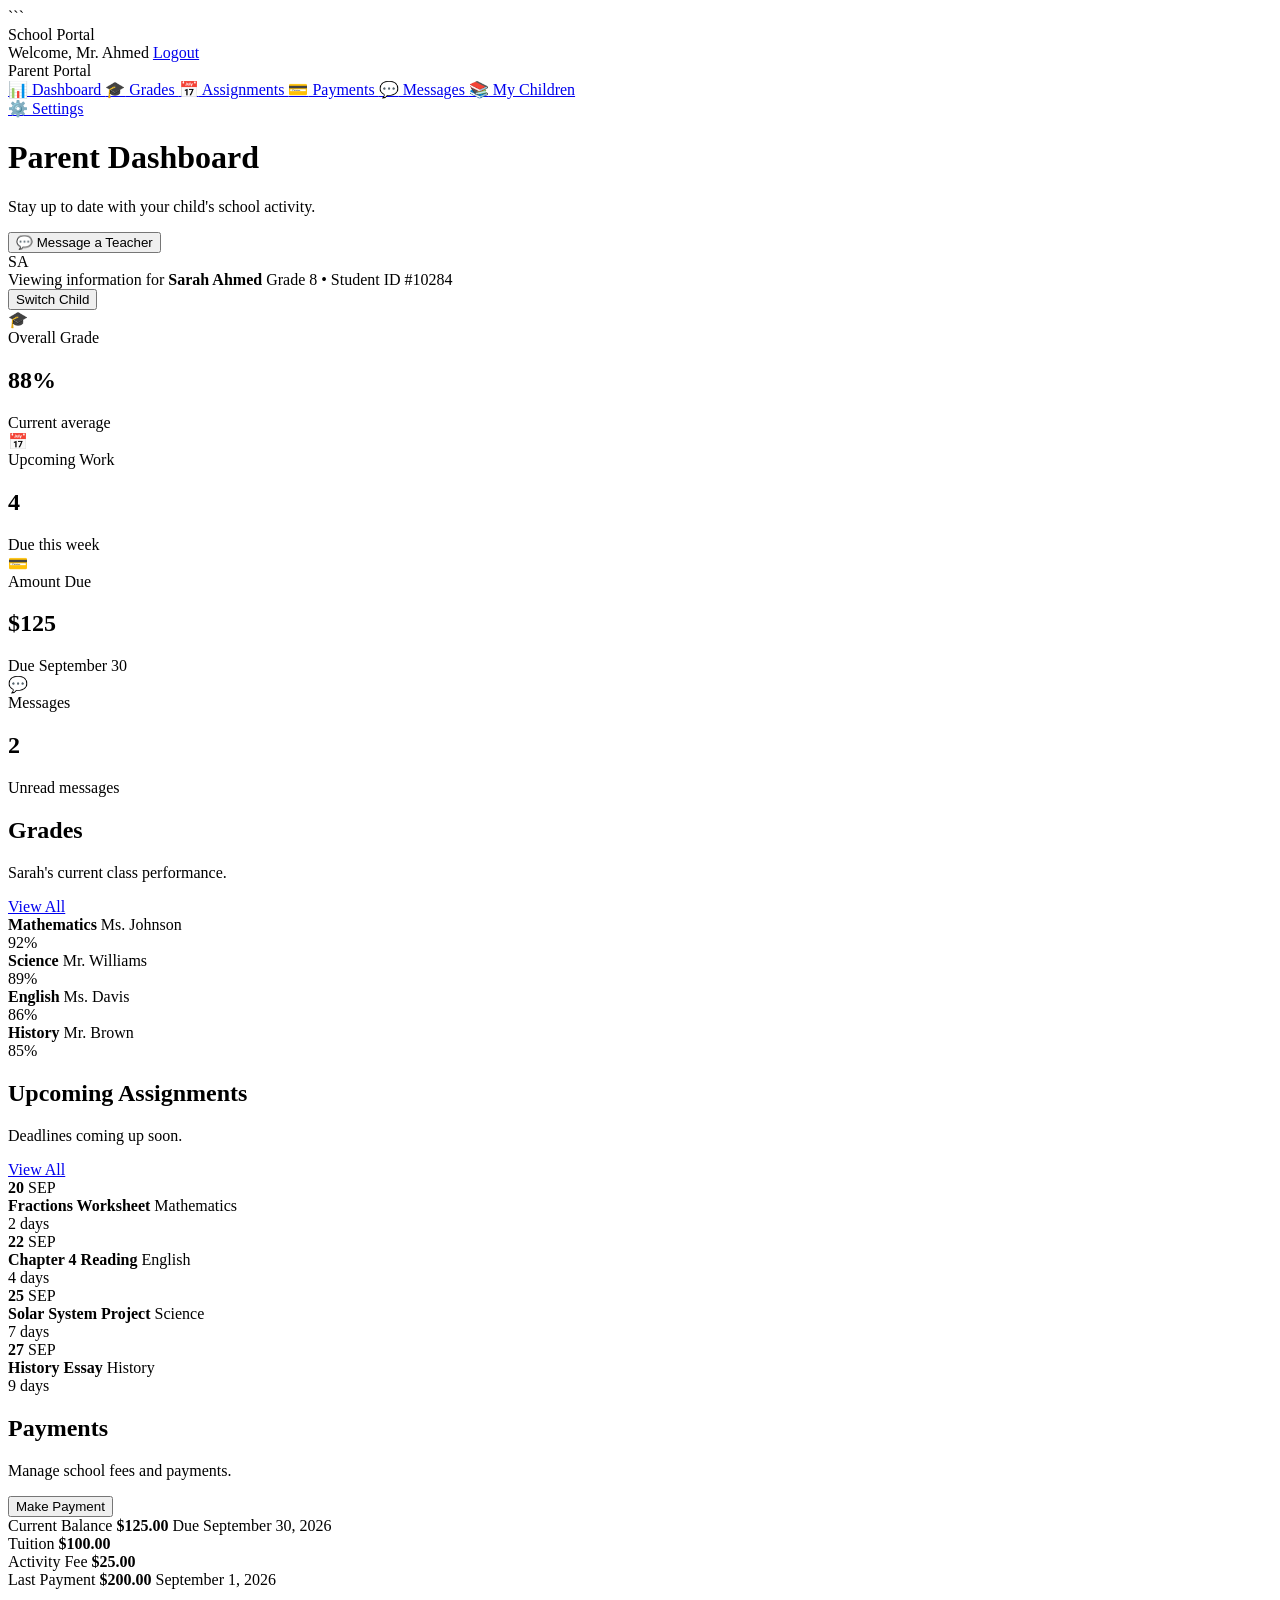
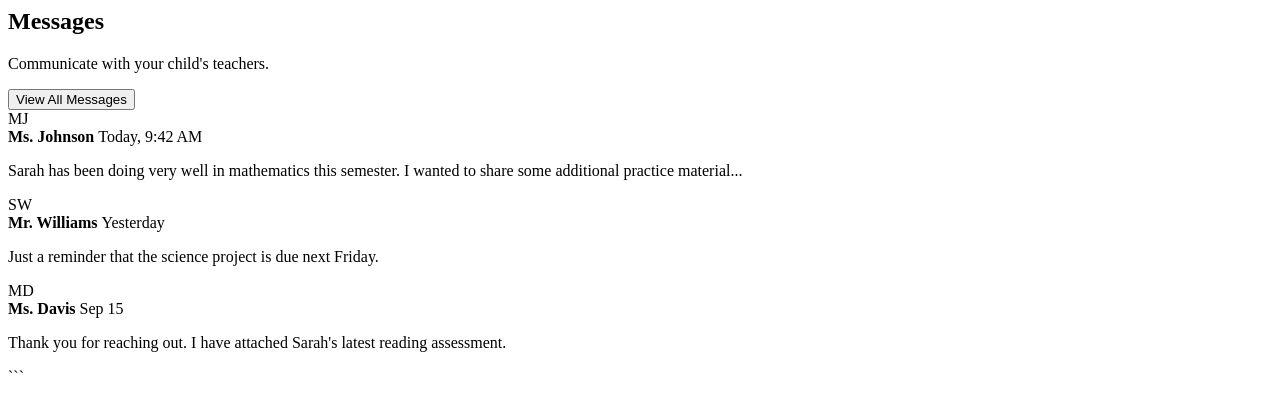
==== parent.html @ 558ca4f7 "Create parent.html" ====
<!doctype html>

<html lang="en">
    <head>
        <meta charset="UTF-8" />
        <meta name="viewport" content="width=device-width, initial-scale=1.0" />
        <title>Parent Dashboard</title>
        <link rel="stylesheet" href="style.css" />
    </head>

    <body>
        ```
        <!-- TOP NAVIGATION -->
        <nav class="navbar">
            <div class="logo">School Portal</div>

            <div class="teacher-info">
                <span>Welcome, Mr. Ahmed</span>
                <a href="index.html" class="logout-btn">Logout</a>
            </div>
        </nav>

        <div class="parent-layout">
            <!-- SIDEBAR -->
            <aside class="parent-sidebar">
                <div class="sidebar-title">Parent Portal</div>

                <a href="#" class="parent-sidebar-link active">
                    <span>📊</span>
                    Dashboard
                </a>

                <a href="#" class="parent-sidebar-link">
                    <span>🎓</span>
                    Grades
                </a>

                <a href="#" class="parent-sidebar-link">
                    <span>📅</span>
                    Assignments
                </a>

                <a href="#" class="parent-sidebar-link">
                    <span>💳</span>
                    Payments
                </a>

                <a href="#" class="parent-sidebar-link">
                    <span>💬</span>
                    Messages
                </a>

                <a href="#" class="parent-sidebar-link">
                    <span>📚</span>
                    My Children
                </a>

                <div class="sidebar-bottom">
                    <a href="#" class="parent-sidebar-link">
                        <span>⚙️</span>
                        Settings
                    </a>
                </div>
            </aside>

            <!-- MAIN CONTENT -->
            <main class="parent-main">
                <div class="parent-header">
                    <div>
                        <h1>Parent Dashboard</h1>
                        <p>
                            Stay up to date with your child's school activity.
                        </p>
                    </div>

                    <button class="primary-button">💬 Message a Teacher</button>
                </div>

                <!-- CHILD SELECTOR -->

                <div class="child-selector">
                    <div class="child-avatar">SA</div>

                    <div class="child-info">
                        <span class="child-label">
                            Viewing information for
                        </span>

                        <strong>Sarah Ahmed</strong>

                        <span> Grade 8 • Student ID #10284 </span>
                    </div>

                    <button class="secondary-button">Switch Child</button>
                </div>

                <!-- QUICK OVERVIEW -->

                <div class="parent-summary-cards">
                    <div class="parent-summary-card">
                        <span class="parent-card-icon"> 🎓 </span>

                        <div>
                            <span class="summary-label"> Overall Grade </span>

                            <h2>88%</h2>

                            <span class="summary-small"> Current average </span>
                        </div>
                    </div>

                    <div class="parent-summary-card">
                        <span class="parent-card-icon"> 📅 </span>

                        <div>
                            <span class="summary-label"> Upcoming Work </span>

                            <h2>4</h2>

                            <span class="summary-small"> Due this week </span>
                        </div>
                    </div>

                    <div class="parent-summary-card">
                        <span class="parent-card-icon"> 💳 </span>

                        <div>
                            <span class="summary-label"> Amount Due </span>

                            <h2>$125</h2>

                            <span class="summary-small">
                                Due September 30
                            </span>
                        </div>
                    </div>

                    <div class="parent-summary-card">
                        <span class="parent-card-icon"> 💬 </span>

                        <div>
                            <span class="summary-label"> Messages </span>

                            <h2>2</h2>

                            <span class="summary-small"> Unread messages </span>
                        </div>
                    </div>
                </div>

                <!-- MAIN DASHBOARD GRID -->

                <div class="parent-dashboard-grid">
                    <!-- GRADES -->

                    <section class="parent-section">
                        <div class="parent-section-header">
                            <div>
                                <h2>Grades</h2>
                                <p>Sarah's current class performance.</p>
                            </div>

                            <a href="#">View All</a>
                        </div>

                        <div class="subject-list">
                            <div class="subject-row">
                                <div>
                                    <strong>Mathematics</strong>
                                    <span>Ms. Johnson</span>
                                </div>

                                <div class="grade-value">92%</div>
                            </div>

                            <div class="subject-row">
                                <div>
                                    <strong>Science</strong>
                                    <span>Mr. Williams</span>
                                </div>

                                <div class="grade-value">89%</div>
                            </div>

                            <div class="subject-row">
                                <div>
                                    <strong>English</strong>
                                    <span>Ms. Davis</span>
                                </div>

                                <div class="grade-value">86%</div>
                            </div>

                            <div class="subject-row">
                                <div>
                                    <strong>History</strong>
                                    <span>Mr. Brown</span>
                                </div>

                                <div class="grade-value">85%</div>
                            </div>
                        </div>
                    </section>

                    <!-- UPCOMING ASSIGNMENTS -->

                    <section class="parent-section">
                        <div class="parent-section-header">
                            <div>
                                <h2>Upcoming Assignments</h2>
                                <p>Deadlines coming up soon.</p>
                            </div>

                            <a href="#">View All</a>
                        </div>

                        <div class="assignment-list">
                            <div class="assignment-item">
                                <div class="assignment-date">
                                    <strong>20</strong>
                                    <span>SEP</span>
                                </div>

                                <div class="assignment-info">
                                    <strong>Fractions Worksheet</strong>
                                    <span>Mathematics</span>
                                </div>

                                <span class="due-soon"> 2 days </span>
                            </div>

                            <div class="assignment-item">
                                <div class="assignment-date">
                                    <strong>22</strong>
                                    <span>SEP</span>
                                </div>

                                <div class="assignment-info">
                                    <strong>Chapter 4 Reading</strong>
                                    <span>English</span>
                                </div>

                                <span class="due-date"> 4 days </span>
                            </div>

                            <div class="assignment-item">
                                <div class="assignment-date">
                                    <strong>25</strong>
                                    <span>SEP</span>
                                </div>

                                <div class="assignment-info">
                                    <strong>Solar System Project</strong>
                                    <span>Science</span>
                                </div>

                                <span class="due-date"> 7 days </span>
                            </div>

                            <div class="assignment-item">
                                <div class="assignment-date">
                                    <strong>27</strong>
                                    <span>SEP</span>
                                </div>

                                <div class="assignment-info">
                                    <strong>History Essay</strong>
                                    <span>History</span>
                                </div>

                                <span class="due-date"> 9 days </span>
                            </div>
                        </div>
                    </section>
                </div>

                <!-- PAYMENTS -->

                <section class="parent-section full-width">
                    <div class="parent-section-header">
                        <div>
                            <h2>Payments</h2>
                            <p>Manage school fees and payments.</p>
                        </div>

                        <button class="primary-button">Make Payment</button>
                    </div>

                    <div class="payment-overview">
                        <div class="payment-due">
                            <span class="payment-label"> Current Balance </span>

                            <strong> $125.00 </strong>

                            <span class="payment-due-date">
                                Due September 30, 2026
                            </span>
                        </div>

                        <div class="payment-details">
                            <div>
                                <span>Tuition</span>
                                <strong>$100.00</strong>
                            </div>

                            <div>
                                <span>Activity Fee</span>
                                <strong>$25.00</strong>
                            </div>
                        </div>

                        <div class="payment-history">
                            <span class="payment-label"> Last Payment </span>

                            <strong> $200.00 </strong>

                            <span> September 1, 2026 </span>
                        </div>
                    </div>
                </section>

                <!-- MESSAGES -->

                <section class="parent-section full-width">
                    <div class="parent-section-header">
                        <div>
                            <h2>Messages</h2>
                            <p>Communicate with your child's teachers.</p>
                        </div>

                        <button class="secondary-button">
                            View All Messages
                        </button>
                    </div>

                    <div class="message-list">
                        <div class="message-item">
                            <div class="message-avatar">MJ</div>

                            <div class="message-content">
                                <div class="message-top">
                                    <strong> Ms. Johnson </strong>

                                    <span> Today, 9:42 AM </span>
                                </div>

                                <p>
                                    Sarah has been doing very well in
                                    mathematics this semester. I wanted to share
                                    some additional practice material...
                                </p>
                            </div>

                            <span class="unread-dot"></span>
                        </div>

                        <div class="message-item">
                            <div class="message-avatar">SW</div>

                            <div class="message-content">
                                <div class="message-top">
                                    <strong> Mr. Williams </strong>

                                    <span> Yesterday </span>
                                </div>

                                <p>
                                    Just a reminder that the science project is
                                    due next Friday.
                                </p>
                            </div>

                            <span class="unread-dot"></span>
                        </div>

                        <div class="message-item">
                            <div class="message-avatar">MD</div>

                            <div class="message-content">
                                <div class="message-top">
                                    <strong> Ms. Davis </strong>

                                    <span> Sep 15 </span>
                                </div>

                                <p>
                                    Thank you for reaching out. I have attached
                                    Sarah's latest reading assessment.
                                </p>
                            </div>
                        </div>
                    </div>
                </section>
            </main>
        </div>
        ```
    </body>
</html>
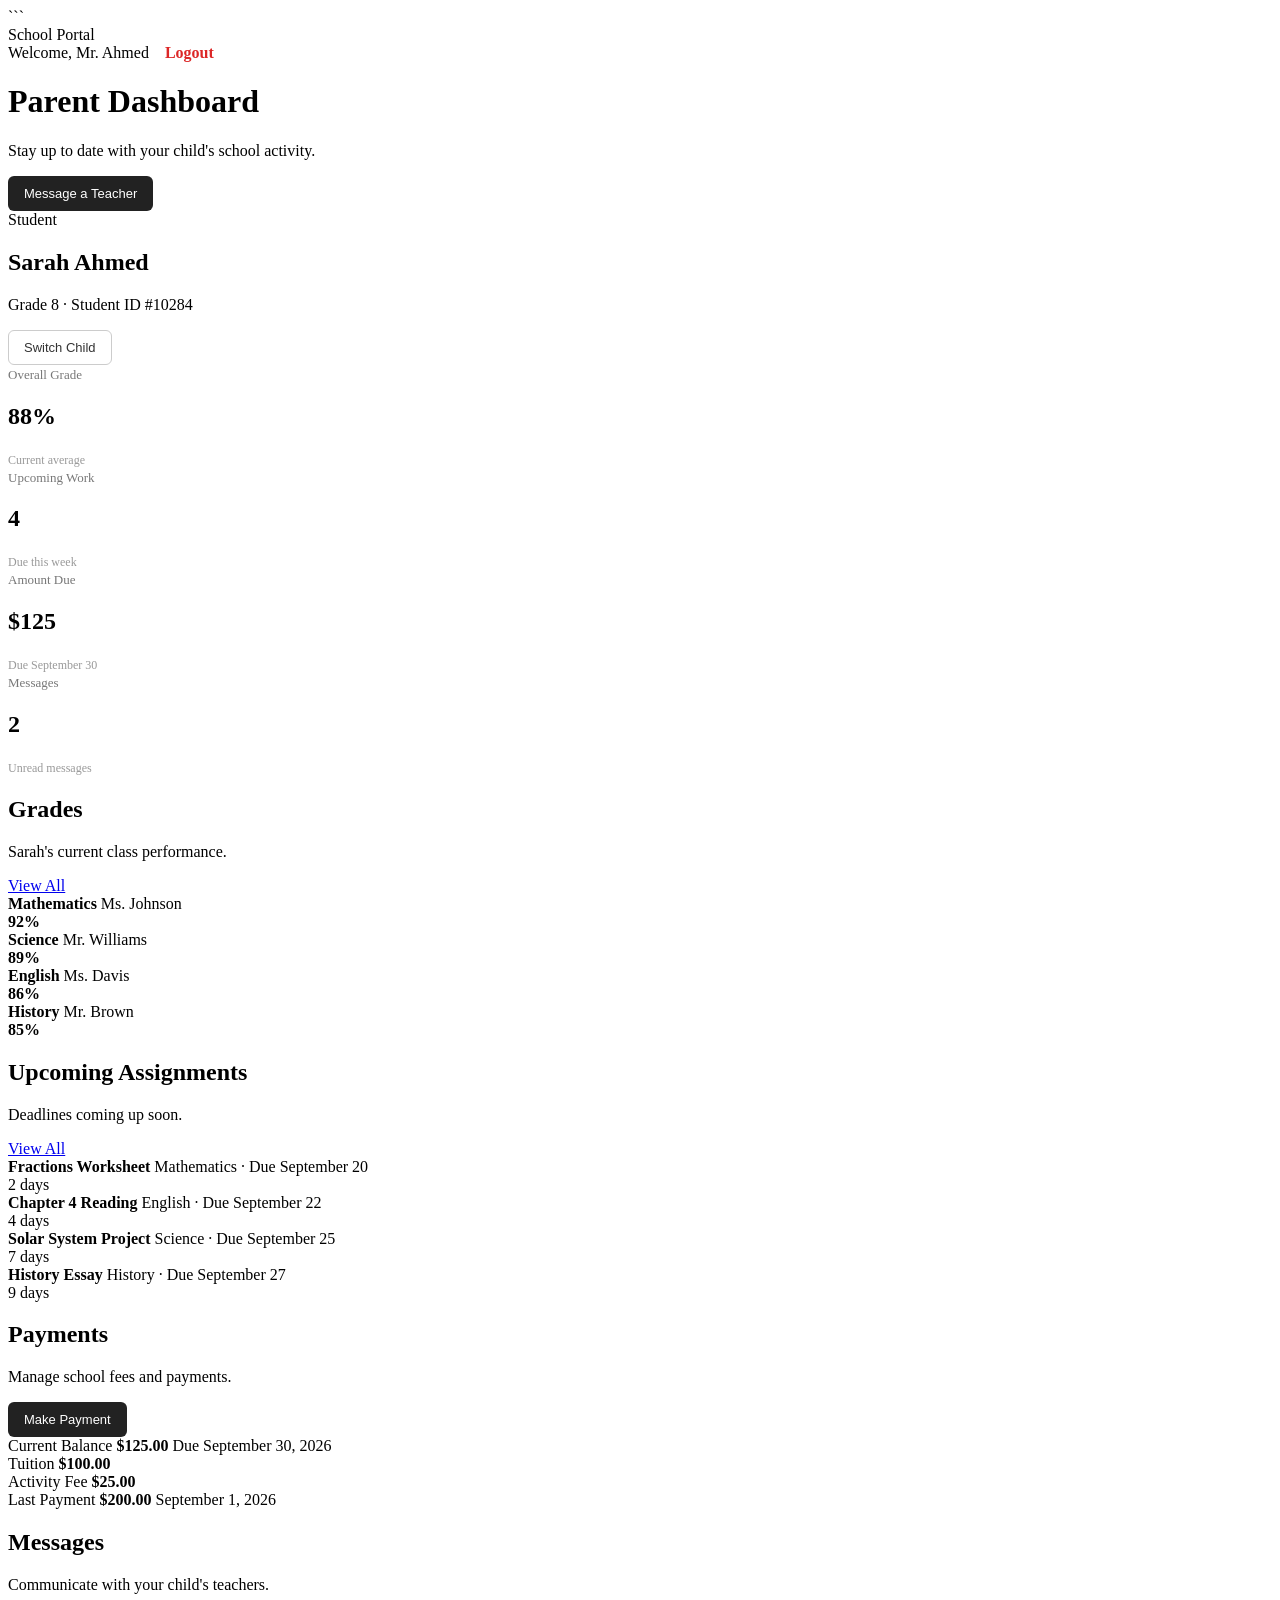
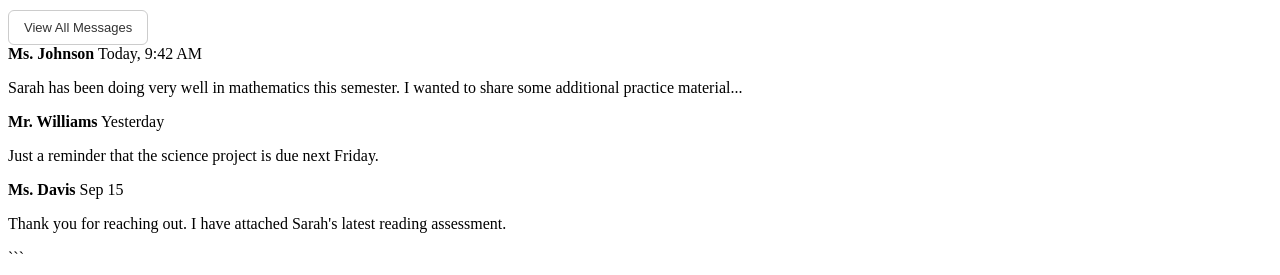
==== commit c53c18fa: "Update parent.html" ====
--- a/parent.html
+++ b/parent.html
@@ -1,398 +1,307 @@
 <!doctype html>
 
 <html lang="en">
-    <head>
-        <meta charset="UTF-8" />
-        <meta name="viewport" content="width=device-width, initial-scale=1.0" />
-        <title>Parent Dashboard</title>
-        <link rel="stylesheet" href="style.css" />
-    </head>
-
-    <body>
-        ```
-        <!-- TOP NAVIGATION -->
-        <nav class="navbar">
-            <div class="logo">School Portal</div>
-
-            <div class="teacher-info">
-                <span>Welcome, Mr. Ahmed</span>
-                <a href="index.html" class="logout-btn">Logout</a>
-            </div>
-        </nav>
-
-        <div class="parent-layout">
-            <!-- SIDEBAR -->
-            <aside class="parent-sidebar">
-                <div class="sidebar-title">Parent Portal</div>
-
-                <a href="#" class="parent-sidebar-link active">
-                    <span>📊</span>
-                    Dashboard
-                </a>
-
-                <a href="#" class="parent-sidebar-link">
-                    <span>🎓</span>
-                    Grades
-                </a>
-
-                <a href="#" class="parent-sidebar-link">
-                    <span>📅</span>
-                    Assignments
-                </a>
-
-                <a href="#" class="parent-sidebar-link">
-                    <span>💳</span>
-                    Payments
-                </a>
-
-                <a href="#" class="parent-sidebar-link">
-                    <span>💬</span>
-                    Messages
-                </a>
-
-                <a href="#" class="parent-sidebar-link">
-                    <span>📚</span>
-                    My Children
-                </a>
-
-                <div class="sidebar-bottom">
-                    <a href="#" class="parent-sidebar-link">
-                        <span>⚙️</span>
-                        Settings
-                    </a>
-                </div>
-            </aside>
-
-            <!-- MAIN CONTENT -->
-            <main class="parent-main">
-                <div class="parent-header">
-                    <div>
-                        <h1>Parent Dashboard</h1>
-                        <p>
-                            Stay up to date with your child's school activity.
-                        </p>
+
+<head>
+    <meta charset="UTF-8" />
+    <meta name="viewport" content="width=device-width, initial-scale=1.0" />
+    <title>Parent Dashboard</title>
+    <link rel="stylesheet" href="style.css" />
+</head>
+
+<body>
+
+```
+<!-- TOP NAVIGATION -->
+<nav class="navbar">
+    <div class="logo">School Portal</div>
+
+    <div class="teacher-info">
+        <span>Welcome, Mr. Ahmed</span>
+        <a href="index.html" class="logout-btn">Logout</a>
+    </div>
+</nav>
+
+<!-- MAIN CONTENT -->
+<main class="parent-main">
+
+    <!-- PAGE HEADER -->
+    <div class="parent-header">
+        <div>
+            <h1>Parent Dashboard</h1>
+            <p>Stay up to date with your child's school activity.</p>
+        </div>
+
+        <button class="primary-button">Message a Teacher</button>
+    </div>
+
+    <!-- CHILD INFORMATION -->
+    <section class="parent-section child-section">
+        <div>
+            <span class="section-label">Student</span>
+            <h2>Sarah Ahmed</h2>
+            <p>Grade 8 · Student ID #10284</p>
+        </div>
+
+        <button class="secondary-button">Switch Child</button>
+    </section>
+
+    <!-- QUICK OVERVIEW -->
+    <section class="overview-section">
+
+        <div class="parent-summary-card">
+            <span class="summary-label">Overall Grade</span>
+            <h2>88%</h2>
+            <span class="summary-small">Current average</span>
+        </div>
+
+        <div class="parent-summary-card">
+            <span class="summary-label">Upcoming Work</span>
+            <h2>4</h2>
+            <span class="summary-small">Due this week</span>
+        </div>
+
+        <div class="parent-summary-card">
+            <span class="summary-label">Amount Due</span>
+            <h2>$125</h2>
+            <span class="summary-small">Due September 30</span>
+        </div>
+
+        <div class="parent-summary-card">
+            <span class="summary-label">Messages</span>
+            <h2>2</h2>
+            <span class="summary-small">Unread messages</span>
+        </div>
+
+    </section>
+
+    <!-- GRADES -->
+    <section class="parent-section">
+
+        <div class="parent-section-header">
+            <div>
+                <h2>Grades</h2>
+                <p>Sarah's current class performance.</p>
+            </div>
+
+            <a href="#">View All</a>
+        </div>
+
+        <div class="subject-list">
+
+            <div class="subject-row">
+                <div>
+                    <strong>Mathematics</strong>
+                    <span>Ms. Johnson</span>
+                </div>
+
+                <strong class="grade-value">92%</strong>
+            </div>
+
+            <div class="subject-row">
+                <div>
+                    <strong>Science</strong>
+                    <span>Mr. Williams</span>
+                </div>
+
+                <strong class="grade-value">89%</strong>
+            </div>
+
+            <div class="subject-row">
+                <div>
+                    <strong>English</strong>
+                    <span>Ms. Davis</span>
+                </div>
+
+                <strong class="grade-value">86%</strong>
+            </div>
+
+            <div class="subject-row">
+                <div>
+                    <strong>History</strong>
+                    <span>Mr. Brown</span>
+                </div>
+
+                <strong class="grade-value">85%</strong>
+            </div>
+
+        </div>
+
+    </section>
+
+    <!-- UPCOMING ASSIGNMENTS -->
+    <section class="parent-section">
+
+        <div class="parent-section-header">
+            <div>
+                <h2>Upcoming Assignments</h2>
+                <p>Deadlines coming up soon.</p>
+            </div>
+
+            <a href="#">View All</a>
+        </div>
+
+        <div class="assignment-list">
+
+            <div class="assignment-item">
+                <div class="assignment-info">
+                    <strong>Fractions Worksheet</strong>
+                    <span>Mathematics · Due September 20</span>
+                </div>
+
+                <span class="due-soon">2 days</span>
+            </div>
+
+            <div class="assignment-item">
+                <div class="assignment-info">
+                    <strong>Chapter 4 Reading</strong>
+                    <span>English · Due September 22</span>
+                </div>
+
+                <span class="due-date">4 days</span>
+            </div>
+
+            <div class="assignment-item">
+                <div class="assignment-info">
+                    <strong>Solar System Project</strong>
+                    <span>Science · Due September 25</span>
+                </div>
+
+                <span class="due-date">7 days</span>
+            </div>
+
+            <div class="assignment-item">
+                <div class="assignment-info">
+                    <strong>History Essay</strong>
+                    <span>History · Due September 27</span>
+                </div>
+
+                <span class="due-date">9 days</span>
+            </div>
+
+        </div>
+
+    </section>
+
+    <!-- PAYMENTS -->
+    <section class="parent-section">
+
+        <div class="parent-section-header">
+            <div>
+                <h2>Payments</h2>
+                <p>Manage school fees and payments.</p>
+            </div>
+
+            <button class="primary-button">Make Payment</button>
+        </div>
+
+        <div class="payment-overview">
+
+            <div class="payment-due">
+                <span class="payment-label">Current Balance</span>
+                <strong>$125.00</strong>
+                <span class="payment-due-date">
+                    Due September 30, 2026
+                </span>
+            </div>
+
+            <div class="payment-details">
+
+                <div>
+                    <span>Tuition</span>
+                    <strong>$100.00</strong>
+                </div>
+
+                <div>
+                    <span>Activity Fee</span>
+                    <strong>$25.00</strong>
+                </div>
+
+            </div>
+
+            <div class="payment-history">
+                <span class="payment-label">Last Payment</span>
+                <strong>$200.00</strong>
+                <span>September 1, 2026</span>
+            </div>
+
+        </div>
+
+    </section>
+
+    <!-- MESSAGES -->
+    <section class="parent-section">
+
+        <div class="parent-section-header">
+            <div>
+                <h2>Messages</h2>
+                <p>Communicate with your child's teachers.</p>
+            </div>
+
+            <button class="secondary-button">View All Messages</button>
+        </div>
+
+        <div class="message-list">
+
+            <div class="message-item">
+
+                <div class="message-content">
+                    <div class="message-top">
+                        <strong>Ms. Johnson</strong>
+                        <span>Today, 9:42 AM</span>
                     </div>
 
-                    <button class="primary-button">💬 Message a Teacher</button>
-                </div>
-
-                <!-- CHILD SELECTOR -->
-
-                <div class="child-selector">
-                    <div class="child-avatar">SA</div>
-
-                    <div class="child-info">
-                        <span class="child-label">
-                            Viewing information for
-                        </span>
-
-                        <strong>Sarah Ahmed</strong>
-
-                        <span> Grade 8 • Student ID #10284 </span>
+                    <p>
+                        Sarah has been doing very well in mathematics this
+                        semester. I wanted to share some additional
+                        practice material...
+                    </p>
+                </div>
+
+                <span class="unread-dot"></span>
+
+            </div>
+
+            <div class="message-item">
+
+                <div class="message-content">
+                    <div class="message-top">
+                        <strong>Mr. Williams</strong>
+                        <span>Yesterday</span>
                     </div>
 
-                    <button class="secondary-button">Switch Child</button>
-                </div>
-
-                <!-- QUICK OVERVIEW -->
-
-                <div class="parent-summary-cards">
-                    <div class="parent-summary-card">
-                        <span class="parent-card-icon"> 🎓 </span>
-
-                        <div>
-                            <span class="summary-label"> Overall Grade </span>
-
-                            <h2>88%</h2>
-
-                            <span class="summary-small"> Current average </span>
-                        </div>
+                    <p>
+                        Just a reminder that the science project is due
+                        next Friday.
+                    </p>
+                </div>
+
+                <span class="unread-dot"></span>
+
+            </div>
+
+            <div class="message-item">
+
+                <div class="message-content">
+                    <div class="message-top">
+                        <strong>Ms. Davis</strong>
+                        <span>Sep 15</span>
                     </div>
 
-                    <div class="parent-summary-card">
-                        <span class="parent-card-icon"> 📅 </span>
-
-                        <div>
-                            <span class="summary-label"> Upcoming Work </span>
-
-                            <h2>4</h2>
-
-                            <span class="summary-small"> Due this week </span>
-                        </div>
-                    </div>
-
-                    <div class="parent-summary-card">
-                        <span class="parent-card-icon"> 💳 </span>
-
-                        <div>
-                            <span class="summary-label"> Amount Due </span>
-
-                            <h2>$125</h2>
-
-                            <span class="summary-small">
-                                Due September 30
-                            </span>
-                        </div>
-                    </div>
-
-                    <div class="parent-summary-card">
-                        <span class="parent-card-icon"> 💬 </span>
-
-                        <div>
-                            <span class="summary-label"> Messages </span>
-
-                            <h2>2</h2>
-
-                            <span class="summary-small"> Unread messages </span>
-                        </div>
-                    </div>
-                </div>
-
-                <!-- MAIN DASHBOARD GRID -->
-
-                <div class="parent-dashboard-grid">
-                    <!-- GRADES -->
-
-                    <section class="parent-section">
-                        <div class="parent-section-header">
-                            <div>
-                                <h2>Grades</h2>
-                                <p>Sarah's current class performance.</p>
-                            </div>
-
-                            <a href="#">View All</a>
-                        </div>
-
-                        <div class="subject-list">
-                            <div class="subject-row">
-                                <div>
-                                    <strong>Mathematics</strong>
-                                    <span>Ms. Johnson</span>
-                                </div>
-
-                                <div class="grade-value">92%</div>
-                            </div>
-
-                            <div class="subject-row">
-                                <div>
-                                    <strong>Science</strong>
-                                    <span>Mr. Williams</span>
-                                </div>
-
-                                <div class="grade-value">89%</div>
-                            </div>
-
-                            <div class="subject-row">
-                                <div>
-                                    <strong>English</strong>
-                                    <span>Ms. Davis</span>
-                                </div>
-
-                                <div class="grade-value">86%</div>
-                            </div>
-
-                            <div class="subject-row">
-                                <div>
-                                    <strong>History</strong>
-                                    <span>Mr. Brown</span>
-                                </div>
-
-                                <div class="grade-value">85%</div>
-                            </div>
-                        </div>
-                    </section>
-
-                    <!-- UPCOMING ASSIGNMENTS -->
-
-                    <section class="parent-section">
-                        <div class="parent-section-header">
-                            <div>
-                                <h2>Upcoming Assignments</h2>
-                                <p>Deadlines coming up soon.</p>
-                            </div>
-
-                            <a href="#">View All</a>
-                        </div>
-
-                        <div class="assignment-list">
-                            <div class="assignment-item">
-                                <div class="assignment-date">
-                                    <strong>20</strong>
-                                    <span>SEP</span>
-                                </div>
-
-                                <div class="assignment-info">
-                                    <strong>Fractions Worksheet</strong>
-                                    <span>Mathematics</span>
-                                </div>
-
-                                <span class="due-soon"> 2 days </span>
-                            </div>
-
-                            <div class="assignment-item">
-                                <div class="assignment-date">
-                                    <strong>22</strong>
-                                    <span>SEP</span>
-                                </div>
-
-                                <div class="assignment-info">
-                                    <strong>Chapter 4 Reading</strong>
-                                    <span>English</span>
-                                </div>
-
-                                <span class="due-date"> 4 days </span>
-                            </div>
-
-                            <div class="assignment-item">
-                                <div class="assignment-date">
-                                    <strong>25</strong>
-                                    <span>SEP</span>
-                                </div>
-
-                                <div class="assignment-info">
-                                    <strong>Solar System Project</strong>
-                                    <span>Science</span>
-                                </div>
-
-                                <span class="due-date"> 7 days </span>
-                            </div>
-
-                            <div class="assignment-item">
-                                <div class="assignment-date">
-                                    <strong>27</strong>
-                                    <span>SEP</span>
-                                </div>
-
-                                <div class="assignment-info">
-                                    <strong>History Essay</strong>
-                                    <span>History</span>
-                                </div>
-
-                                <span class="due-date"> 9 days </span>
-                            </div>
-                        </div>
-                    </section>
-                </div>
-
-                <!-- PAYMENTS -->
-
-                <section class="parent-section full-width">
-                    <div class="parent-section-header">
-                        <div>
-                            <h2>Payments</h2>
-                            <p>Manage school fees and payments.</p>
-                        </div>
-
-                        <button class="primary-button">Make Payment</button>
-                    </div>
-
-                    <div class="payment-overview">
-                        <div class="payment-due">
-                            <span class="payment-label"> Current Balance </span>
-
-                            <strong> $125.00 </strong>
-
-                            <span class="payment-due-date">
-                                Due September 30, 2026
-                            </span>
-                        </div>
-
-                        <div class="payment-details">
-                            <div>
-                                <span>Tuition</span>
-                                <strong>$100.00</strong>
-                            </div>
-
-                            <div>
-                                <span>Activity Fee</span>
-                                <strong>$25.00</strong>
-                            </div>
-                        </div>
-
-                        <div class="payment-history">
-                            <span class="payment-label"> Last Payment </span>
-
-                            <strong> $200.00 </strong>
-
-                            <span> September 1, 2026 </span>
-                        </div>
-                    </div>
-                </section>
-
-                <!-- MESSAGES -->
-
-                <section class="parent-section full-width">
-                    <div class="parent-section-header">
-                        <div>
-                            <h2>Messages</h2>
-                            <p>Communicate with your child's teachers.</p>
-                        </div>
-
-                        <button class="secondary-button">
-                            View All Messages
-                        </button>
-                    </div>
-
-                    <div class="message-list">
-                        <div class="message-item">
-                            <div class="message-avatar">MJ</div>
-
-                            <div class="message-content">
-                                <div class="message-top">
-                                    <strong> Ms. Johnson </strong>
-
-                                    <span> Today, 9:42 AM </span>
-                                </div>
-
-                                <p>
-                                    Sarah has been doing very well in
-                                    mathematics this semester. I wanted to share
-                                    some additional practice material...
-                                </p>
-                            </div>
-
-                            <span class="unread-dot"></span>
-                        </div>
-
-                        <div class="message-item">
-                            <div class="message-avatar">SW</div>
-
-                            <div class="message-content">
-                                <div class="message-top">
-                                    <strong> Mr. Williams </strong>
-
-                                    <span> Yesterday </span>
-                                </div>
-
-                                <p>
-                                    Just a reminder that the science project is
-                                    due next Friday.
-                                </p>
-                            </div>
-
-                            <span class="unread-dot"></span>
-                        </div>
-
-                        <div class="message-item">
-                            <div class="message-avatar">MD</div>
-
-                            <div class="message-content">
-                                <div class="message-top">
-                                    <strong> Ms. Davis </strong>
-
-                                    <span> Sep 15 </span>
-                                </div>
-
-                                <p>
-                                    Thank you for reaching out. I have attached
-                                    Sarah's latest reading assessment.
-                                </p>
-                            </div>
-                        </div>
-                    </div>
-                </section>
-            </main>
-        </div>
-        ```
-    </body>
+                    <p>
+                        Thank you for reaching out. I have attached Sarah's
+                        latest reading assessment.
+                    </p>
+                </div>
+
+            </div>
+
+        </div>
+
+    </section>
+
+</main>
+```
+
+</body>
 </html>
--- a/style.css
+++ b/style.css
@@ -0,0 +1,948 @@
+
+/* =========================================
+MINIMAL TEACHER DASHBOARD
+========================================= */
+
+/* .teacher-main {
+    max-width: 1200px;
+    margin: 0 auto;
+    padding: 45px 30px 70px;
+} */
+
+/* MAIN TEACHER CONTENT */
+
+.teacher-main {
+    width: 100%;
+    max-width: 1200px;
+    margin: 0 auto;
+    padding: 45px 30px 70px;
+}
+
+
+
+
+/* PAGE HEADER */
+
+.page-header {
+    display: flex;
+    justify-content: space-between;
+    align-items: flex-end;
+    margin-bottom: 35px;
+}
+
+.page-header h1 {
+    font-size: 30px;
+    font-weight: 600;
+    margin-bottom: 8px;
+}
+
+.page-header p {
+    color: #777;
+    font-size: 14px;
+}
+
+
+/* SUMMARY CARDS */
+
+.summary-cards {
+    display: grid;
+    grid-template-columns: repeat(4, 1fr);
+    gap: 15px;
+    margin-bottom: 25px;
+}
+
+.summary-card {
+    background: white;
+    border: 1px solid #e5e5e5;
+    border-radius: 8px;
+    padding: 20px;
+}
+
+.summary-card h2 {
+    font-size: 24px;
+    font-weight: 600;
+    margin: 5px 0;
+}
+
+.summary-label {
+    color: #777;
+    font-size: 13px;
+    margin-bottom: 5px;
+}
+
+.summary-small {
+    color: #999;
+    font-size: 12px;
+}
+
+
+/* MAIN GRID */
+
+.dashboard-grid {
+    display: grid;
+    grid-template-columns: 1fr 1fr;
+    gap: 20px;
+    margin-bottom: 20px;
+}
+
+
+/* SECTIONS */
+
+.dashboard-section {
+    background: white;
+    border: 1px solid #e5e5e5;
+    border-radius: 8px;
+    padding: 25px;
+}
+
+.full-width {
+    margin-bottom: 20px;
+}
+
+
+/* SECTION HEADERS */
+
+.section-header {
+    display: flex;
+    justify-content: space-between;
+    align-items: flex-start;
+    margin-bottom: 25px;
+}
+
+.section-header h2 {
+    font-size: 18px;
+    font-weight: 600;
+    margin-bottom: 5px;
+}
+
+.section-header p {
+    color: #888;
+    font-size: 13px;
+}
+
+.section-header a {
+    color: #555;
+    font-size: 13px;
+    text-decoration: none;
+}
+
+.section-header a:hover {
+    color: #111;
+}
+
+
+/* BUTTONS */
+
+.primary-button {
+    background: #222;
+    color: white;
+    border: none;
+    border-radius: 6px;
+    padding: 10px 16px;
+    font-size: 13px;
+    cursor: pointer;
+}
+
+.primary-button:hover {
+    background: #444;
+}
+
+.secondary-button {
+    background: white;
+    color: #333;
+    border: 1px solid #ccc;
+    border-radius: 6px;
+    padding: 9px 15px;
+    font-size: 13px;
+    cursor: pointer;
+}
+
+.secondary-button:hover {
+    background: #f5f5f5;
+}
+
+.header-buttons {
+    display: flex;
+    gap: 8px;
+}
+
+
+/* FORMS */
+
+.form-row {
+    display: grid;
+    grid-template-columns: 1fr 1fr;
+    gap: 15px;
+}
+
+.form-group {
+    display: flex;
+    flex-direction: column;
+    margin-bottom: 16px;
+}
+
+.form-group label {
+    font-size: 12px;
+    font-weight: 600;
+    margin-bottom: 7px;
+}
+
+.form-group input,
+.form-group select,
+.form-group textarea {
+    width: 100%;
+    border: 1px solid #d5d5d5;
+    border-radius: 5px;
+    padding: 10px;
+    font-family: Arial, sans-serif;
+    font-size: 13px;
+    background: white;
+}
+
+.form-group textarea {
+    min-height: 70px;
+    resize: vertical;
+}
+
+.form-group input:focus,
+.form-group select:focus,
+.form-group textarea:focus {
+    outline: none;
+    border-color: #888;
+}
+
+
+/* RECENT HOURS */
+
+.hours-list {
+    display: flex;
+    flex-direction: column;
+}
+
+.hours-item {
+    display: flex;
+    justify-content: space-between;
+    align-items: center;
+    padding: 14px 0;
+    border-bottom: 1px solid #eee;
+}
+
+.hours-item:last-child {
+    border-bottom: none;
+}
+
+.hours-item strong {
+    display: block;
+    font-size: 13px;
+}
+
+.hours-item span {
+    display: block;
+    color: #888;
+    font-size: 12px;
+    margin-top: 4px;
+}
+
+
+/* TABLE */
+
+.table-container {
+    overflow-x: auto;
+}
+
+table {
+    width: 100%;
+    border-collapse: collapse;
+}
+
+th {
+    text-align: left;
+    color: #888;
+    font-size: 11px;
+    font-weight: 500;
+    padding: 11px 10px;
+    border-bottom: 1px solid #ddd;
+}
+
+td {
+    padding: 15px 10px;
+    border-bottom: 1px solid #eee;
+    font-size: 13px;
+}
+
+td strong {
+    font-weight: 600;
+}
+
+
+/* TABLE BUTTON */
+
+.table-button {
+    background: white;
+    border: 1px solid #ccc;
+    border-radius: 5px;
+    padding: 6px 12px;
+    cursor: pointer;
+    font-size: 12px;
+}
+
+.table-button:hover {
+    background: #f5f5f5;
+}
+
+
+/* STATUS */
+
+.status {
+    display: inline-block;
+    padding: 4px 8px;
+    border-radius: 4px;
+    font-size: 10px;
+}
+
+.active-status {
+    background: #f1f1f1;
+    color: #444;
+}
+
+.completed-status {
+    background: #e7e7e7;
+    color: #555;
+}
+
+
+/* GRADES */
+
+.grades-overview {
+    display: grid;
+    grid-template-columns: repeat(3, 1fr);
+    gap: 15px;
+}
+
+.grade-class {
+    border: 1px solid #e5e5e5;
+    border-radius: 7px;
+    padding: 18px;
+}
+
+.grade-class-header {
+    display: flex;
+    justify-content: space-between;
+    align-items: center;
+    margin-bottom: 15px;
+}
+
+.grade-class-header > div strong {
+    display: block;
+    font-size: 13px;
+}
+
+.grade-class-header span {
+    display: block;
+    color: #888;
+    font-size: 11px;
+    margin-top: 4px;
+}
+
+.grade-class-header > strong {
+    font-size: 19px;
+}
+
+.progress-bar {
+    width: 100%;
+    height: 6px;
+    background: #eee;
+    border-radius: 10px;
+    overflow: hidden;
+}
+
+.progress-fill {
+    height: 100%;
+    background: #555;
+    border-radius: 10px;
+}
+
+.grade-footer {
+    color: #888;
+    font-size: 11px;
+    margin-top: 9px;
+}
+
+
+/* LOGOUT */
+
+.teacher-info .logout-btn {
+    color: #dc2626 !important;
+    text-decoration: none !important;
+    font-weight: 600;
+    padding: 8px 12px;
+    border-radius: 6px;
+}
+
+.teacher-info .logout-btn:hover {
+    color: #b91c1c !important;
+    background: #fee2e2;
+}
+
+
+/* MOBILE */
+
+@media (max-width: 900px) {
+
+    .summary-cards {
+        grid-template-columns: repeat(2, 1fr);
+    }
+
+    .dashboard-grid {
+        grid-template-columns: 1fr;
+    }
+
+    .grades-overview {
+        grid-template-columns: 1fr;
+    }
+
+}
+
+
+@media (max-width: 600px) {
+
+    .navbar {
+        padding: 0 20px;
+    }
+
+    .teacher-info {
+        gap: 10px;
+    }
+
+    .teacher-info span {
+        display: none;
+    }
+
+    .teacher-main {
+        padding: 30px 15px 50px;
+    }
+
+    .page-header {
+        flex-direction: column;
+        align-items: flex-start;
+        gap: 15px;
+    }
+
+    .page-header .primary-button {
+        width: 100%;
+    }
+
+    .summary-cards {
+        grid-template-columns: 1fr;
+    }
+
+    .form-row {
+        grid-template-columns: 1fr;
+    }
+
+    .section-header {
+        flex-direction: column;
+        gap: 12px;
+    }
+
+    .header-buttons {
+        width: 100%;
+    }
+
+    .header-buttons button {
+        flex: 1;
+    }
+
+}
+
+
+/* ========================================
+SIMPLIFIED STUDENT DASHBOARD
+======================================== */
+
+.student-main {
+width: 100%;
+flex: none;
+max-width: 1100px;
+margin: 0 auto;
+padding: 50px 30px 80px;
+}
+
+/* PAGE HEADER */
+
+.student-header {
+display: flex;
+justify-content: space-between;
+align-items: flex-end;
+margin-bottom: 40px;
+}
+
+.student-header h1 {
+font-size: 30px;
+font-weight: 600;
+margin-bottom: 8px;
+}
+
+.student-header p {
+color: #777;
+font-size: 14px;
+}
+
+/* OVERVIEW */
+
+.student-overview {
+display: grid;
+grid-template-columns: 2fr 1fr 1fr;
+gap: 15px;
+background: white;
+border: 1px solid #e5e5e5;
+border-radius: 8px;
+padding: 25px;
+margin-bottom: 25px;
+}
+
+.student-overview > div {
+padding-right: 20px;
+}
+
+.student-overview > div:not(:last-child) {
+border-right: 1px solid #eee;
+}
+
+.overview-label {
+display: block;
+color: #888;
+font-size: 12px;
+margin-bottom: 6px;
+}
+
+.student-overview strong {
+display: block;
+font-size: 16px;
+font-weight: 600;
+}
+
+.student-overview p {
+color: #888;
+font-size: 12px;
+margin-top: 5px;
+}
+
+.student-overview .overview-number {
+font-size: 24px;
+}
+
+/* SECTIONS */
+
+.student-section {
+background: white;
+border: 1px solid #e5e5e5;
+border-radius: 8px;
+padding: 28px;
+margin-bottom: 25px;
+}
+
+.student-section-header {
+display: flex;
+justify-content: space-between;
+align-items: flex-start;
+margin-bottom: 25px;
+}
+
+.student-section-header h2 {
+font-size: 18px;
+font-weight: 600;
+margin-bottom: 5px;
+}
+
+.student-section-header p {
+color: #888;
+font-size: 13px;
+}
+
+.student-section-header a {
+color: #555;
+font-size: 13px;
+text-decoration: none;
+}
+
+.student-section-header a:hover {
+color: #000;
+}
+
+/* GRADES */
+
+.student-grade-list {
+display: flex;
+flex-direction: column;
+}
+
+.student-grade-row {
+display: grid;
+grid-template-columns: 180px 1fr 55px;
+align-items: center;
+gap: 25px;
+padding: 18px 0;
+border-bottom: 1px solid #eee;
+}
+
+.student-grade-row:last-child {
+border-bottom: none;
+}
+
+.subject-details strong {
+display: block;
+font-size: 14px;
+font-weight: 600;
+}
+
+.subject-details span {
+display: block;
+color: #888;
+font-size: 12px;
+margin-top: 5px;
+}
+
+.grade-bar-container {
+width: 100%;
+}
+
+.student-progress-bar {
+width: 100%;
+height: 6px;
+background: #eee;
+border-radius: 10px;
+overflow: hidden;
+}
+
+.student-progress-fill {
+height: 100%;
+background: #555;
+border-radius: 10px;
+}
+
+.student-grade {
+font-size: 16px;
+font-weight: 600;
+text-align: right;
+}
+
+/* ASSIGNMENTS */
+
+.student-assignment-list {
+display: flex;
+flex-direction: column;
+}
+
+.student-assignment {
+display: grid;
+grid-template-columns: 55px 1fr auto;
+align-items: center;
+gap: 20px;
+padding: 18px 0;
+border-bottom: 1px solid #eee;
+}
+
+.student-assignment:last-child {
+border-bottom: none;
+}
+
+.student-assignment-date {
+text-align: center;
+border: 1px solid #ddd;
+border-radius: 6px;
+padding: 7px 5px;
+}
+
+.student-assignment-date strong {
+display: block;
+font-size: 17px;
+font-weight: 600;
+}
+
+.student-assignment-date span {
+display: block;
+color: #888;
+font-size: 9px;
+margin-top: 2px;
+}
+
+.student-assignment-info strong {
+display: block;
+font-size: 14px;
+font-weight: 600;
+}
+
+.student-assignment-info span {
+display: block;
+color: #666;
+font-size: 12px;
+margin-top: 4px;
+}
+
+.student-assignment-info small {
+display: block;
+color: #999;
+font-size: 11px;
+margin-top: 4px;
+}
+
+/* SUBMISSION FORM */
+
+.submission-form {
+max-width: 700px;
+}
+
+.upload-area {
+border: 1px dashed #ccc;
+border-radius: 6px;
+padding: 35px 20px;
+text-align: center;
+margin-bottom: 20px;
+}
+
+.upload-area strong {
+display: block;
+font-size: 14px;
+font-weight: 600;
+margin-bottom: 6px;
+}
+
+.upload-area p {
+color: #888;
+font-size: 12px;
+margin-bottom: 15px;
+}
+
+.upload-area span {
+display: block;
+color: #999;
+font-size: 11px;
+margin-top: 12px;
+}
+
+/* MESSAGES */
+
+.student-message-layout {
+display: grid;
+grid-template-columns: 1fr 1fr;
+gap: 30px;
+}
+
+.student-message-list {
+display: flex;
+flex-direction: column;
+}
+
+.student-message-item {
+padding: 18px;
+border: 1px solid #eee;
+border-radius: 6px;
+margin-bottom: 10px;
+}
+
+.student-message-item.active-message {
+border-color: #ccc;
+}
+
+.student-message-item strong {
+display: block;
+font-size: 14px;
+font-weight: 600;
+}
+
+.student-message-item span {
+display: block;
+color: #888;
+font-size: 11px;
+margin-top: 4px;
+}
+
+.student-message-item p {
+color: #555;
+font-size: 12px;
+line-height: 1.5;
+margin-top: 10px;
+}
+
+.new-message {
+border-left: 1px solid #eee;
+padding-left: 30px;
+}
+
+.new-message h3 {
+font-size: 15px;
+font-weight: 600;
+margin-bottom: 20px;
+}
+
+/* BUTTONS */
+
+.student-main .primary-button {
+background: #222;
+color: white;
+border: none;
+border-radius: 6px;
+padding: 10px 16px;
+font-size: 13px;
+cursor: pointer;
+}
+
+.student-main .primary-button:hover {
+background: #444;
+}
+
+.student-main .secondary-button {
+background: white;
+color: #333;
+border: 1px solid #ccc;
+border-radius: 6px;
+padding: 8px 13px;
+font-size: 12px;
+cursor: pointer;
+}
+
+.student-main .secondary-button:hover {
+background: #f5f5f5;
+}
+
+/* FORM ELEMENTS */
+
+.student-main .form-group {
+display: flex;
+flex-direction: column;
+margin-bottom: 18px;
+}
+
+.student-main .form-group label {
+font-size: 12px;
+font-weight: 600;
+margin-bottom: 7px;
+}
+
+.student-main .form-group input,
+.student-main .form-group select,
+.student-main .form-group textarea {
+width: 100%;
+border: 1px solid #d5d5d5;
+border-radius: 5px;
+padding: 10px;
+font-family: Arial, sans-serif;
+font-size: 13px;
+background: white;
+}
+
+.student-main .form-group textarea {
+min-height: 90px;
+resize: vertical;
+}
+
+/* LOGOUT */
+
+.student-info .logout-btn {
+color: #dc2626 !important;
+text-decoration: none !important;
+font-weight: 600;
+padding: 8px 12px;
+border-radius: 6px;
+}
+
+.student-info .logout-btn:hover {
+color: #b91c1c !important;
+background: #fee2e2;
+}
+
+/* MOBILE */
+
+@media (max-width: 800px) {
+
+```
+.student-main {
+    padding: 35px 20px 60px;
+}
+
+.student-header {
+    flex-direction: column;
+    align-items: flex-start;
+    gap: 15px;
+}
+
+.student-header .primary-button {
+    width: 100%;
+}
+
+.student-overview {
+    grid-template-columns: 1fr;
+    gap: 20px;
+}
+
+.student-overview > div:not(:last-child) {
+    border-right: none;
+    border-bottom: 1px solid #eee;
+    padding-bottom: 20px;
+}
+
+.student-grade-row {
+    grid-template-columns: 1fr 55px;
+    gap: 10px;
+}
+
+.grade-bar-container {
+    grid-column: 1 / 2;
+    grid-row: 2;
+}
+
+.student-grade {
+    grid-column: 2;
+    grid-row: 1;
+}
+
+.student-assignment {
+    grid-template-columns: 50px 1fr;
+}
+
+.student-assignment .secondary-button {
+    grid-column: 2;
+    justify-self: start;
+}
+
+.student-message-layout {
+    grid-template-columns: 1fr;
+}
+
+.new-message {
+    border-left: none;
+    border-top: 1px solid #eee;
+    padding-left: 0;
+    padding-top: 25px;
+}
+```
+
+}
+
+@media (max-width: 600px) {
+
+```
+.navbar {
+    padding: 0 20px;
+}
+
+.student-info span {
+    display: none;
+}
+
+.student-main {
+    padding: 30px 15px 50px;
+}
+
+.student-section {
+    padding: 20px;
+}
+
+.student-section-header {
+    flex-direction: column;
+    gap: 12px;
+}
+```
+
+}
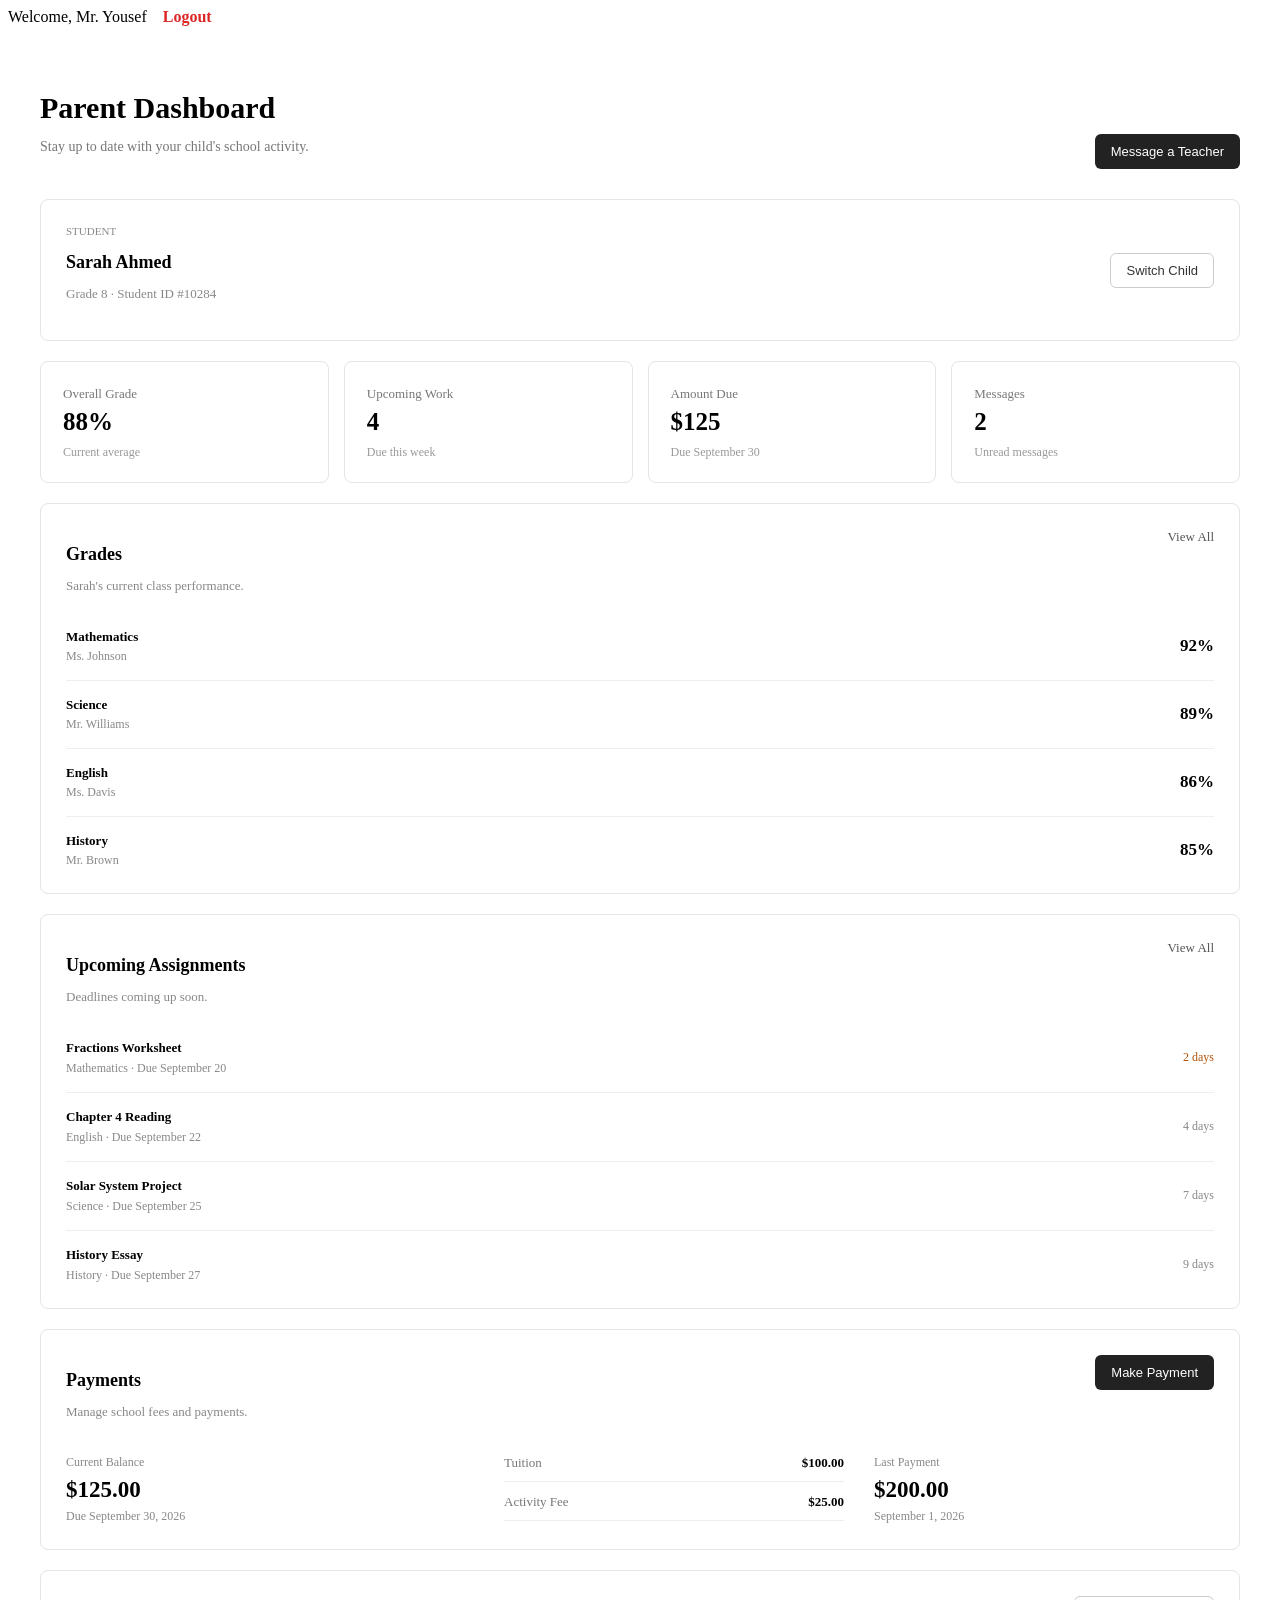
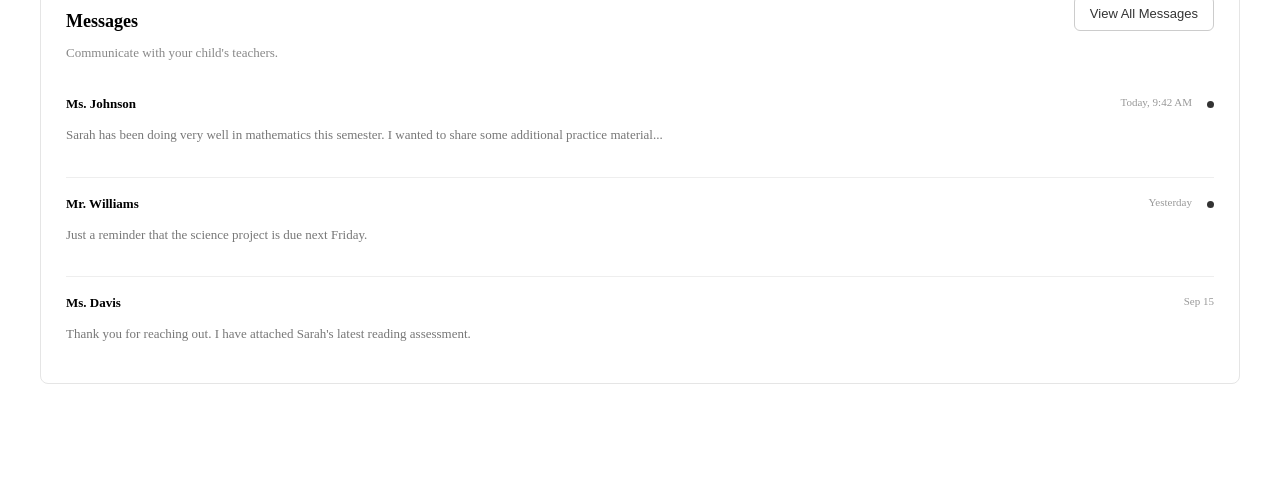
==== commit 58591612: "Update parent.html" ====
--- a/parent.html
+++ b/parent.html
@@ -11,13 +11,12 @@
 
 <body>
 
-```
 <!-- TOP NAVIGATION -->
 <nav class="navbar">
-    <div class="logo">School Portal</div>
+    <!-- <div class="logo">School Portal</div> -->
 
     <div class="teacher-info">
-        <span>Welcome, Mr. Ahmed</span>
+        <span>Welcome, Mr. Yousef </span>
         <a href="index.html" class="logout-btn">Logout</a>
     </div>
 </nav>
@@ -301,7 +300,7 @@
     </section>
 
 </main>
-```
+
 
 </body>
 </html>
--- a/style.css
+++ b/style.css
@@ -1,3 +1,73 @@
+
+
+/* ========================================
+LOGIN PAGE
+======================================== */
+
+.login-container {
+min-height: 100vh;
+display: flex;
+justify-content: center;
+align-items: center;
+padding: 20px;
+}
+
+.login-box {
+width: 100%;
+max-width: 420px;
+background: white;
+border: 1px solid #e5e5e5;
+border-radius: 8px;
+padding: 40px;
+}
+
+.login-box h1 {
+font-size: 28px;
+font-weight: 600;
+text-align: center;
+margin-bottom: 8px;
+}
+
+.subtitle {
+color: #777;
+font-size: 14px;
+text-align: center;
+margin-bottom: 30px;
+}
+
+.login-options {
+display: flex;
+flex-direction: column;
+gap: 12px;
+}
+
+.login-button {
+display: flex;
+flex-direction: column;
+gap: 5px;
+padding: 16px;
+background: white;
+border: 1px solid #ddd;
+border-radius: 6px;
+text-decoration: none;
+color: #222;
+}
+
+.login-button:hover {
+background: #f7f7f7;
+border-color: #bbb;
+}
+
+.login-button strong {
+font-size: 14px;
+font-weight: 600;
+}
+
+.login-button small {
+color: #888;
+font-size: 12px;
+}
+
 
 /* =========================================
 MINIMAL TEACHER DASHBOARD
@@ -946,3 +1016,455 @@
 ```
 
 }
+
+
+/* ========================================
+SIMPLIFIED PARENT DASHBOARD
+======================================== */
+
+.parent-main {
+width: 100%;
+max-width: 1200px;
+margin: 0 auto;
+padding: 45px 30px 70px;
+}
+
+.parent-header {
+display: flex;
+justify-content: space-between;
+align-items: flex-end;
+margin-bottom: 30px;
+}
+
+.parent-header h1 {
+font-size: 30px;
+font-weight: 600;
+margin-bottom: 8px;
+}
+
+.parent-header p {
+color: #777;
+font-size: 14px;
+}
+
+/* CHILD INFORMATION */
+
+.child-section {
+display: flex;
+justify-content: space-between;
+align-items: center;
+margin-bottom: 20px;
+}
+
+.section-label {
+display: block;
+color: #888;
+font-size: 11px;
+text-transform: uppercase;
+margin-bottom: 6px;
+}
+
+.child-section h2 {
+font-size: 18px;
+font-weight: 600;
+margin-bottom: 4px;
+}
+
+.child-section p {
+color: #888;
+font-size: 13px;
+}
+
+/* OVERVIEW */
+
+.overview-section {
+display: grid;
+grid-template-columns: repeat(4, 1fr);
+gap: 15px;
+margin-bottom: 20px;
+}
+
+.parent-summary-card {
+background: white;
+border: 1px solid #e5e5e5;
+border-radius: 8px;
+padding: 22px;
+}
+
+.parent-summary-card h2 {
+font-size: 25px;
+font-weight: 600;
+margin: 6px 0;
+}
+
+.summary-label {
+color: #777;
+font-size: 13px;
+}
+
+.summary-small {
+color: #999;
+font-size: 12px;
+}
+
+/* SECTIONS */
+
+.parent-section {
+background: white;
+border: 1px solid #e5e5e5;
+border-radius: 8px;
+padding: 25px;
+margin-bottom: 20px;
+}
+
+.parent-section-header {
+display: flex;
+justify-content: space-between;
+align-items: flex-start;
+margin-bottom: 22px;
+}
+
+.parent-section-header h2 {
+font-size: 18px;
+font-weight: 600;
+margin-bottom: 5px;
+}
+
+.parent-section-header p {
+color: #888;
+font-size: 13px;
+}
+
+.parent-section-header a {
+color: #555;
+font-size: 13px;
+text-decoration: none;
+}
+
+.parent-section-header a:hover {
+color: #000;
+}
+
+/* GRADES */
+
+.subject-list {
+display: flex;
+flex-direction: column;
+}
+
+.subject-row {
+display: flex;
+justify-content: space-between;
+align-items: center;
+padding: 16px 0;
+border-bottom: 1px solid #eee;
+}
+
+.subject-row:first-child {
+padding-top: 0;
+}
+
+.subject-row:last-child {
+border-bottom: none;
+padding-bottom: 0;
+}
+
+.subject-row strong {
+display: block;
+font-size: 13px;
+}
+
+.subject-row span {
+display: block;
+color: #888;
+font-size: 12px;
+margin-top: 4px;
+}
+
+.grade-value {
+font-size: 17px !important;
+}
+
+/* ASSIGNMENTS */
+
+.assignment-list {
+display: flex;
+flex-direction: column;
+}
+
+.assignment-item {
+display: flex;
+justify-content: space-between;
+align-items: center;
+padding: 16px 0;
+border-bottom: 1px solid #eee;
+}
+
+.assignment-item:first-child {
+padding-top: 0;
+}
+
+.assignment-item:last-child {
+border-bottom: none;
+padding-bottom: 0;
+}
+
+.assignment-info strong {
+display: block;
+font-size: 13px;
+font-weight: 600;
+}
+
+.assignment-info span {
+display: block;
+color: #888;
+font-size: 12px;
+margin-top: 5px;
+}
+
+.due-soon,
+.due-date {
+font-size: 12px;
+white-space: nowrap;
+}
+
+.due-soon {
+color: #b45309;
+}
+
+.due-date {
+color: #888;
+}
+
+/* PAYMENTS */
+
+.payment-overview {
+display: grid;
+grid-template-columns: 1.2fr 1fr 1fr;
+gap: 30px;
+}
+
+.payment-due,
+.payment-history,
+.payment-details {
+display: flex;
+flex-direction: column;
+}
+
+.payment-label {
+color: #888;
+font-size: 12px;
+margin-bottom: 7px;
+}
+
+.payment-due strong,
+.payment-history strong {
+font-size: 23px;
+font-weight: 600;
+}
+
+.payment-due-date,
+.payment-history > span:last-child {
+color: #888;
+font-size: 12px;
+margin-top: 6px;
+}
+
+.payment-details {
+gap: 12px;
+}
+
+.payment-details div {
+display: flex;
+justify-content: space-between;
+padding-bottom: 10px;
+border-bottom: 1px solid #eee;
+}
+
+.payment-details span {
+color: #777;
+font-size: 13px;
+}
+
+.payment-details strong {
+font-size: 13px;
+font-weight: 600;
+}
+
+/* MESSAGES */
+
+.message-list {
+display: flex;
+flex-direction: column;
+}
+
+.message-item {
+display: flex;
+align-items: flex-start;
+gap: 15px;
+padding: 18px 0;
+border-bottom: 1px solid #eee;
+}
+
+.message-item:first-child {
+padding-top: 0;
+}
+
+.message-item:last-child {
+border-bottom: none;
+padding-bottom: 0;
+}
+
+.message-content {
+flex: 1;
+}
+
+.message-top {
+display: flex;
+justify-content: space-between;
+gap: 20px;
+margin-bottom: 7px;
+}
+
+.message-top strong {
+font-size: 13px;
+}
+
+.message-top span {
+color: #999;
+font-size: 11px;
+white-space: nowrap;
+}
+
+.message-content p {
+color: #777;
+font-size: 13px;
+line-height: 1.6;
+}
+
+.unread-dot {
+width: 7px;
+height: 7px;
+background: #333;
+border-radius: 50%;
+margin-top: 5px;
+flex-shrink: 0;
+}
+
+/* BUTTONS */
+
+.parent-main .primary-button {
+background: #222;
+color: white;
+border: none;
+border-radius: 6px;
+padding: 10px 16px;
+font-size: 13px;
+cursor: pointer;
+}
+
+.parent-main .primary-button:hover {
+background: #444;
+}
+
+.parent-main .secondary-button {
+background: white;
+color: #333;
+border: 1px solid #ccc;
+border-radius: 6px;
+padding: 9px 15px;
+font-size: 13px;
+cursor: pointer;
+}
+
+.parent-main .secondary-button:hover {
+background: #f5f5f5;
+}
+
+/* LOGOUT */
+
+.teacher-info .logout-btn {
+color: #dc2626 !important;
+text-decoration: none !important;
+font-weight: 600;
+padding: 8px 12px;
+border-radius: 6px;
+}
+
+.teacher-info .logout-btn:hover {
+color: #b91c1c !important;
+background: #fee2e2;
+}
+
+/* RESPONSIVE */
+
+@media (max-width: 900px) {
+
+```
+.overview-section {
+    grid-template-columns: repeat(2, 1fr);
+}
+
+.payment-overview {
+    grid-template-columns: 1fr;
+    gap: 20px;
+}
+```
+
+}
+
+@media (max-width: 600px) {
+
+```
+.navbar {
+    padding: 0 20px;
+}
+
+.teacher-info span {
+    display: none;
+}
+
+.parent-main {
+    padding: 30px 15px 50px;
+}
+
+.parent-header {
+    flex-direction: column;
+    align-items: flex-start;
+    gap: 15px;
+}
+
+.parent-header .primary-button {
+    width: 100%;
+}
+
+.child-section {
+    flex-direction: column;
+    align-items: flex-start;
+    gap: 15px;
+}
+
+.child-section .secondary-button {
+    width: 100%;
+}
+
+.overview-section {
+    grid-template-columns: 1fr;
+}
+
+.parent-section {
+    padding: 20px;
+}
+
+.parent-section-header {
+    flex-direction: column;
+    gap: 12px;
+}
+
+.message-top {
+    flex-direction: column;
+    gap: 4px;
+}
+```
+
+}
